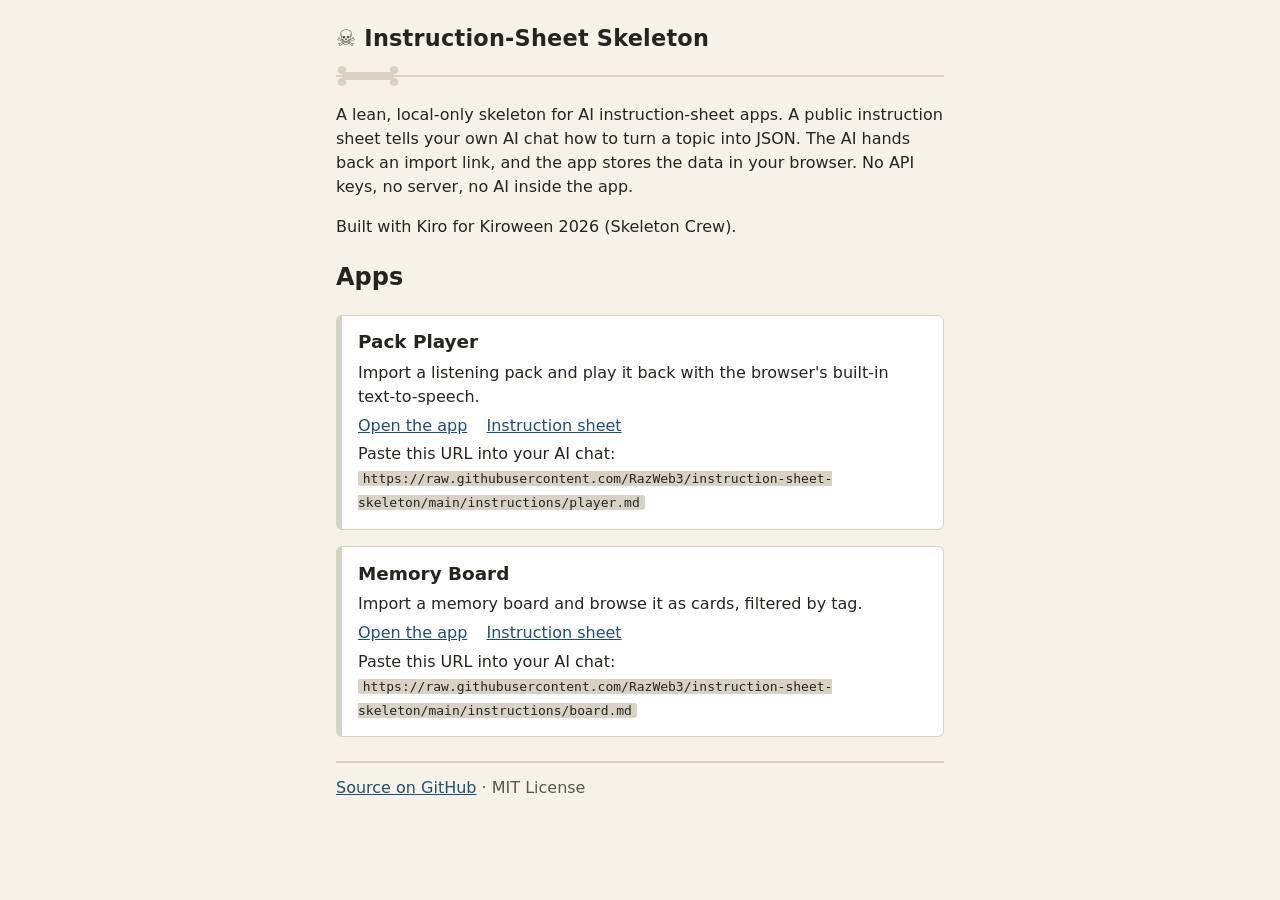
==== index.html @ fe4e029f "Add shared skeleton theme, landing page and README sections" ====
<!doctype html>
<html lang="en">
<head>
  <meta charset="utf-8">
  <meta name="viewport" content="width=device-width, initial-scale=1">
  <title>Instruction-Sheet Skeleton</title>
  <link rel="stylesheet" href="theme.css">
  <style>
    .apps { list-style: none; padding: 0; display: grid; gap: 1rem; }
    .app-card { background: #fff; border: 1px solid var(--bone-dark); border-left: 6px solid var(--bone-dark); border-radius: var(--radius); padding: 0.6rem 1rem; }
    .app-card h2 { font-size: 1.15rem; margin: 0.2rem 0; }
    .app-card p { margin: 0.3rem 0; }
    .links { display: flex; flex-wrap: wrap; gap: 0.4rem 1.2rem; }
    code { background: var(--bone-dark); padding: 0 0.3rem; border-radius: 3px; }
  </style>
</head>
<body>
  <header>
    <h1>Instruction-Sheet Skeleton</h1>
  </header>
  <main>
    <p>A lean, local-only skeleton for AI instruction-sheet apps. A public instruction sheet tells your own AI chat how to turn a topic into JSON. The AI hands back an import link, and the app stores the data in your browser. No API keys, no server, no AI inside the app.</p>
    <p>Built with Kiro for Kiroween 2026 (Skeleton Crew).</p>

    <h2>Apps</h2>
    <ul class="apps">
      <li class="app-card">
        <h2>Pack Player</h2>
        <p>Import a listening pack and play it back with the browser's built-in text-to-speech.</p>
        <p class="links">
          <a href="apps/player/">Open the app</a>
          <a href="https://github.com/RazWeb3/instruction-sheet-skeleton/blob/main/instructions/player.md">Instruction sheet</a>
        </p>
        <p>Paste this URL into your AI chat: <code>https://raw.githubusercontent.com/RazWeb3/instruction-sheet-skeleton/main/instructions/player.md</code></p>
      </li>
      <li class="app-card">
        <h2>Memory Board</h2>
        <p>Import a memory board and browse it as cards, filtered by tag.</p>
        <p class="links">
          <a href="apps/board/">Open the app</a>
          <a href="https://github.com/RazWeb3/instruction-sheet-skeleton/blob/main/instructions/board.md">Instruction sheet</a>
        </p>
        <p>Paste this URL into your AI chat: <code>https://raw.githubusercontent.com/RazWeb3/instruction-sheet-skeleton/main/instructions/board.md</code></p>
      </li>
    </ul>
  </main>
  <footer>
    <a href="https://github.com/RazWeb3/instruction-sheet-skeleton">Source on GitHub</a> · MIT License
  </footer>
</body>
</html>
---- theme.css ----
/* Shared skeleton theme: used by the landing page, Pack Player and Memory Board. CSS only. */
:root {
  --bone: #f6f2e8;
  --bone-dark: #d8d2c4;
  --ink: #26241f;
  --ink-soft: #5a564c;
  --link: #1f4e79;
  --focus: #b58900;
  --radius: 6px;
}
* { box-sizing: border-box; }
body {
  font-family: system-ui, sans-serif;
  max-width: 40rem;
  margin: 0 auto;
  padding: 1rem;
  line-height: 1.5;
  color: var(--ink);
  background: var(--bone);
}
a { color: var(--link); }
header {
  display: flex;
  justify-content: space-between;
  align-items: center;
  gap: 1rem;
  padding-bottom: 0.8rem;
  margin-bottom: 1.6rem;
  border-bottom: 2px solid var(--bone-dark);
  position: relative;
}
/* Bone divider on the header rule, drawn with an inline SVG data URI. */
header::after {
  content: "";
  position: absolute;
  left: 0;
  bottom: -13px;
  width: 64px;
  height: 24px;
  background: url("data:image/svg+xml,%3Csvg xmlns='http://www.w3.org/2000/svg' width='64' height='24' viewBox='0 0 64 24'%3E%3Cg fill='%23d8d2c4'%3E%3Ccircle cx='6' cy='6' r='4'/%3E%3Ccircle cx='6' cy='18' r='4'/%3E%3Ccircle cx='58' cy='6' r='4'/%3E%3Ccircle cx='58' cy='18' r='4'/%3E%3Crect x='6' y='8' width='52' height='8' rx='4'/%3E%3C/g%3E%3C/svg%3E") no-repeat center / contain;
  pointer-events: none;
}
h1 { font-size: 1.4rem; margin: 0.4rem 0; letter-spacing: 0.01em; }
h1::before { content: "\2620\FE0E\00a0"; color: var(--ink-soft); }
button {
  font: inherit;
  padding: 0.4rem 0.8rem;
  cursor: pointer;
  color: var(--ink);
  background: #fff;
  border: 1px solid var(--ink-soft);
  border-radius: var(--radius);
}
button:hover { background: var(--bone-dark); }
:focus-visible { outline: 3px solid var(--focus); outline-offset: 2px; }
select { font: inherit; padding: 0.25rem; border-radius: var(--radius); border: 1px solid var(--ink-soft); }
textarea { width: 100%; min-height: 8rem; font-family: monospace; border: 1px solid var(--ink-soft); border-radius: var(--radius); }
.notice { padding: 0.5rem 1rem; border-radius: var(--radius); margin: 0.5rem 0; border-left: 6px solid; }
.notice p { margin: 0.2rem 0; }
.notice-success { background: #e6f4ea; color: #14501f; border-color: #14501f; }
.notice-error { background: #fdecea; color: #7a1c14; border-color: #7a1c14; }
.empty-state { border: 2px dashed var(--bone-dark); border-radius: var(--radius); padding: 0.5rem 1rem; margin: 1rem 0; background: #fff; }
.entry-list { list-style: none; padding: 0; }
.entry-list li { display: flex; gap: 0.5rem; margin: 0.4rem 0; }
.entry-open { flex: 1; text-align: left; }
footer { margin-top: 1.5rem; padding-top: 0.8rem; border-top: 2px solid var(--bone-dark); color: var(--ink-soft); }
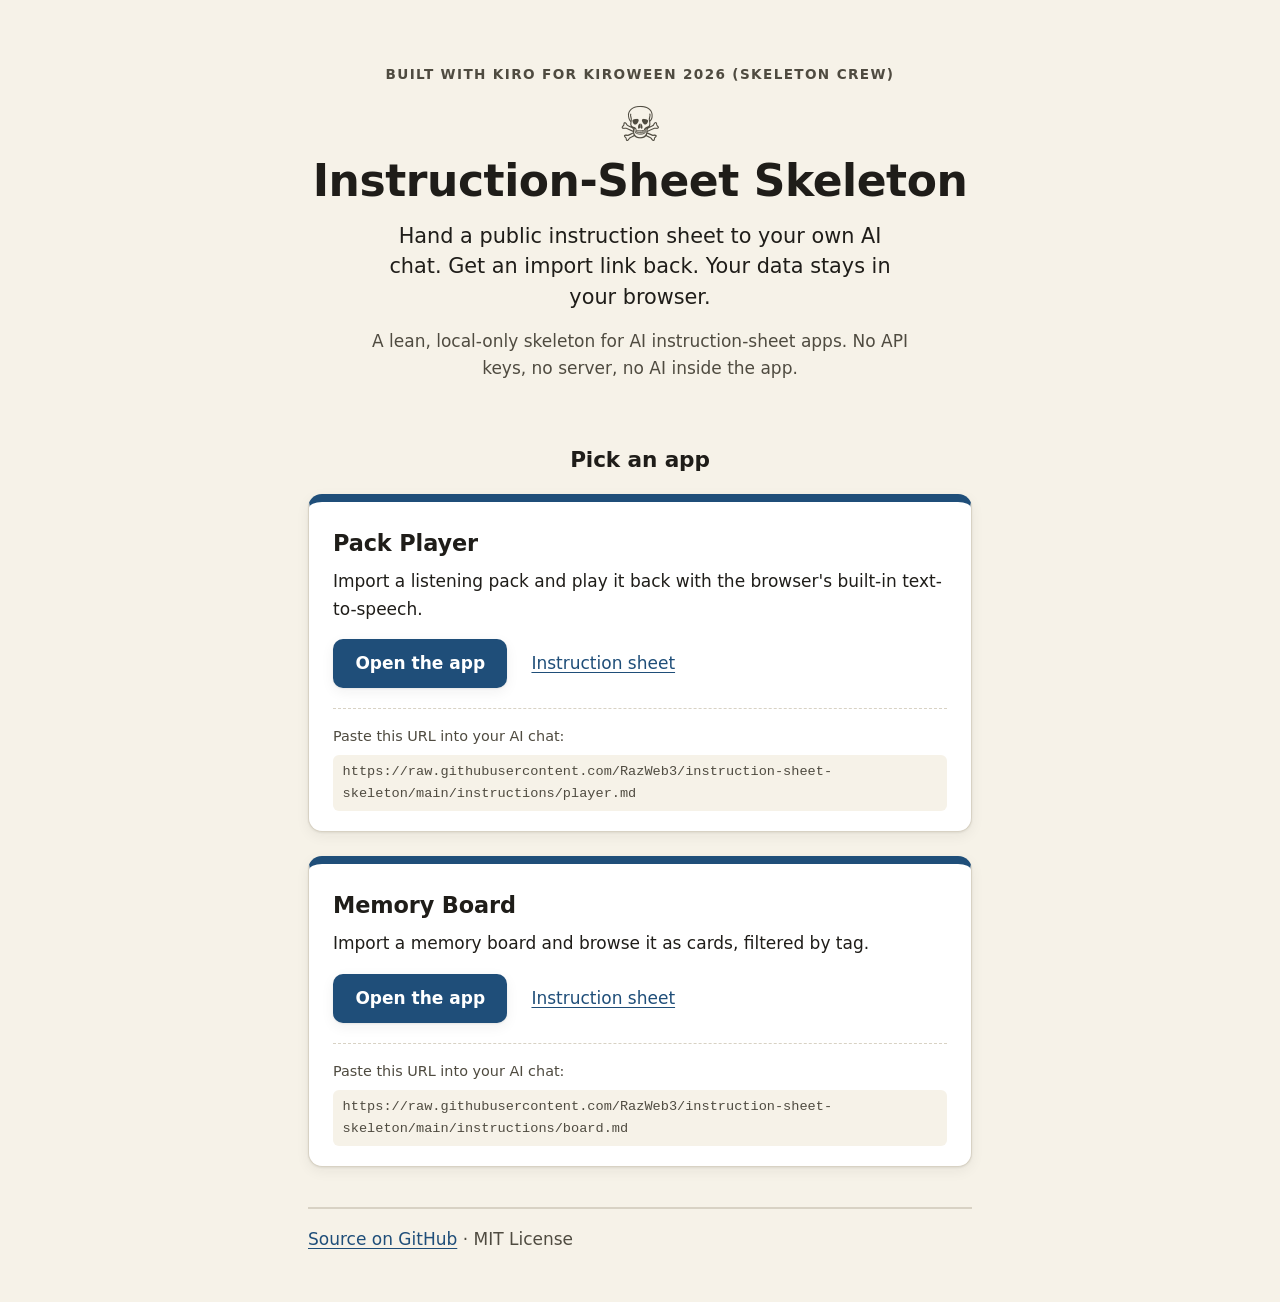
==== commit cec93a2b: "Polish landing page and both apps for demo video (CSS/markup only)" ====
--- a/index.html
+++ b/index.html
@@ -4,43 +4,62 @@
   <meta charset="utf-8">
   <meta name="viewport" content="width=device-width, initial-scale=1">
   <title>Instruction-Sheet Skeleton</title>
+  <link rel="icon" href="data:image/svg+xml,<svg xmlns='http://www.w3.org/2000/svg' viewBox='0 0 100 100'><text y='.9em' font-size='90'>💀</text></svg>">
   <link rel="stylesheet" href="theme.css">
   <style>
-    .apps { list-style: none; padding: 0; display: grid; gap: 1rem; }
-    .app-card { background: #fff; border: 1px solid var(--bone-dark); border-left: 6px solid var(--bone-dark); border-radius: var(--radius); padding: 0.6rem 1rem; }
-    .app-card h2 { font-size: 1.15rem; margin: 0.2rem 0; }
-    .app-card p { margin: 0.3rem 0; }
-    .links { display: flex; flex-wrap: wrap; gap: 0.4rem 1.2rem; }
-    code { background: var(--bone-dark); padding: 0 0.3rem; border-radius: 3px; }
+    .hero { text-align: center; padding: 2.5rem 0 1rem; }
+    .hero .eyebrow { font-size: 0.85rem; font-weight: 600; letter-spacing: 0.1em; text-transform: uppercase; color: var(--ink-soft); margin: 0 0 0.75rem; }
+    .hero h1 { font-size: 2.75rem; line-height: 1.1; margin: 0 0 1rem; }
+    .hero h1::before { display: block; content: "\2620\FE0E"; font-size: 3rem; margin-bottom: 0.4rem; }
+    .hero .pitch { font-size: 1.3rem; line-height: 1.45; max-width: 32rem; margin: 0 auto 1rem; }
+    .hero .sub { color: var(--ink-soft); max-width: 34rem; margin: 0 auto; }
+    .section-title { text-align: center; margin: 3rem 0 1.25rem; }
+    .apps { list-style: none; padding: 0; margin: 0; display: grid; gap: 1.5rem; }
+    .app-card { background: #fff; border: 1px solid var(--bone-dark); border-top: 8px solid var(--accent); border-radius: 14px; padding: 1.5rem 1.5rem 1.25rem; box-shadow: var(--shadow); }
+    .app-card h3 { font-size: 1.4rem; margin: 0 0 0.4rem; color: var(--ink); text-transform: none; letter-spacing: -0.005em; }
+    .app-card p { margin: 0.4rem 0 1rem; }
+    .cta { display: inline-block; padding: 0.7rem 1.4rem; font-weight: 600; color: #fff; background: var(--accent); border-radius: var(--radius); text-decoration: none; box-shadow: var(--shadow); }
+    .cta:hover { background: var(--accent-dark); }
+    .links { display: flex; flex-wrap: wrap; align-items: center; gap: 0.75rem 1.5rem; margin: 0; }
+    .how { margin: 1.25rem 0 0; padding-top: 1rem; border-top: 1px dashed var(--bone-dark); font-size: 0.9rem; color: var(--ink-soft); }
+    .how p { margin: 0 0 0.4rem; }
+    code { display: block; background: var(--bone); padding: 0.4rem 0.6rem; border-radius: 6px; font-size: 0.85rem; overflow-wrap: anywhere; }
+    @media (max-width: 30rem) { .hero h1 { font-size: 2.1rem; } .hero .pitch { font-size: 1.15rem; } .app-card { padding: 1.25rem 1rem 1rem; } }
   </style>
 </head>
 <body>
-  <header>
-    <h1>Instruction-Sheet Skeleton</h1>
-  </header>
   <main>
-    <p>A lean, local-only skeleton for AI instruction-sheet apps. A public instruction sheet tells your own AI chat how to turn a topic into JSON. The AI hands back an import link, and the app stores the data in your browser. No API keys, no server, no AI inside the app.</p>
-    <p>Built with Kiro for Kiroween 2026 (Skeleton Crew).</p>
-
-    <h2>Apps</h2>
+    <section class="hero">
+      <p class="eyebrow">Built with Kiro for Kiroween 2026 (Skeleton Crew)</p>
+      <h1>Instruction-Sheet Skeleton</h1>
+      <p class="pitch">Hand a public instruction sheet to your own AI chat. Get an import link back. Your data stays in your browser.</p>
+      <p class="sub">A lean, local-only skeleton for AI instruction-sheet apps. No API keys, no server, no AI inside the app.</p>
+    </section>
+    <h2 class="section-title">Pick an app</h2>
     <ul class="apps">
       <li class="app-card">
-        <h2>Pack Player</h2>
+        <h3>Pack Player</h3>
         <p>Import a listening pack and play it back with the browser's built-in text-to-speech.</p>
         <p class="links">
-          <a href="apps/player/">Open the app</a>
+          <a class="cta" href="apps/player/">Open the app</a>
           <a href="https://github.com/RazWeb3/instruction-sheet-skeleton/blob/main/instructions/player.md">Instruction sheet</a>
         </p>
-        <p>Paste this URL into your AI chat: <code>https://raw.githubusercontent.com/RazWeb3/instruction-sheet-skeleton/main/instructions/player.md</code></p>
+        <div class="how">
+          <p>Paste this URL into your AI chat:</p>
+          <code>https://raw.githubusercontent.com/RazWeb3/instruction-sheet-skeleton/main/instructions/player.md</code>
+        </div>
       </li>
       <li class="app-card">
-        <h2>Memory Board</h2>
+        <h3>Memory Board</h3>
         <p>Import a memory board and browse it as cards, filtered by tag.</p>
         <p class="links">
-          <a href="apps/board/">Open the app</a>
+          <a class="cta" href="apps/board/">Open the app</a>
           <a href="https://github.com/RazWeb3/instruction-sheet-skeleton/blob/main/instructions/board.md">Instruction sheet</a>
         </p>
-        <p>Paste this URL into your AI chat: <code>https://raw.githubusercontent.com/RazWeb3/instruction-sheet-skeleton/main/instructions/board.md</code></p>
+        <div class="how">
+          <p>Paste this URL into your AI chat:</p>
+          <code>https://raw.githubusercontent.com/RazWeb3/instruction-sheet-skeleton/main/instructions/board.md</code>
+        </div>
       </li>
     </ul>
   </main>
--- a/theme.css
+++ b/theme.css
@@ -1,34 +1,46 @@
 /* Shared skeleton theme: used by the landing page, Pack Player and Memory Board. CSS only. */
 :root {
   --bone: #f6f2e8;
+  --bone-light: #fbf9f3;
   --bone-dark: #d8d2c4;
-  --ink: #26241f;
-  --ink-soft: #5a564c;
+  --ink: #1f1d19;
+  --ink-soft: #4f4b40;
   --link: #1f4e79;
+  --accent: #1f4e79;
+  --accent-dark: #163a5b;
   --focus: #b58900;
-  --radius: 6px;
+  --radius: 10px;
+  --shadow: 0 1px 2px rgba(38, 36, 31, 0.08), 0 4px 14px rgba(38, 36, 31, 0.06);
+  --space: 1rem;
 }
 * { box-sizing: border-box; }
+html { -webkit-text-size-adjust: 100%; }
 body {
-  font-family: system-ui, sans-serif;
-  max-width: 40rem;
+  font-family: system-ui, -apple-system, "Segoe UI", sans-serif;
+  max-width: 44rem;
   margin: 0 auto;
-  padding: 1rem;
-  line-height: 1.5;
+  padding: 1.5rem 1.25rem 3rem;
+  line-height: 1.6;
+  font-size: 1.0625rem;
   color: var(--ink);
   background: var(--bone);
+  overflow-wrap: anywhere;
 }
-a { color: var(--link); }
+a { color: var(--link); text-underline-offset: 0.2em; }
 header {
   display: flex;
   justify-content: space-between;
   align-items: center;
-  gap: 1rem;
-  padding-bottom: 0.8rem;
-  margin-bottom: 1.6rem;
+  flex-wrap: wrap;
+  gap: 0.75rem 1rem;
+  padding-bottom: 1.1rem;
+  margin-bottom: 2.25rem;
   border-bottom: 2px solid var(--bone-dark);
   position: relative;
 }
+header label { font-weight: 600; color: var(--ink-soft); }
+.brand { display: block; font-size: 0.8rem; font-weight: 600; letter-spacing: 0.08em; text-transform: uppercase; color: var(--ink-soft); text-decoration: none; }
+.brand:hover { text-decoration: underline; }
 /* Bone divider on the header rule, drawn with an inline SVG data URI. */
 header::after {
   content: "";
@@ -40,27 +52,52 @@
   background: url("data:image/svg+xml,%3Csvg xmlns='http://www.w3.org/2000/svg' width='64' height='24' viewBox='0 0 64 24'%3E%3Cg fill='%23d8d2c4'%3E%3Ccircle cx='6' cy='6' r='4'/%3E%3Ccircle cx='6' cy='18' r='4'/%3E%3Ccircle cx='58' cy='6' r='4'/%3E%3Ccircle cx='58' cy='18' r='4'/%3E%3Crect x='6' y='8' width='52' height='8' rx='4'/%3E%3C/g%3E%3C/svg%3E") no-repeat center / contain;
   pointer-events: none;
 }
-h1 { font-size: 1.4rem; margin: 0.4rem 0; letter-spacing: 0.01em; }
+h1 { font-size: 1.75rem; line-height: 1.2; margin: 0.15rem 0 0; letter-spacing: -0.01em; }
 h1::before { content: "\2620\FE0E\00a0"; color: var(--ink-soft); }
+h2 { font-size: 1.35rem; line-height: 1.3; margin: 1.5rem 0 0.75rem; letter-spacing: -0.005em; }
+h3 { font-size: 1.05rem; margin: 1.6rem 0 0.4rem; color: var(--ink-soft); text-transform: uppercase; letter-spacing: 0.06em; }
 button {
   font: inherit;
-  padding: 0.4rem 0.8rem;
+  font-weight: 600;
+  min-height: 2.75rem;
+  padding: 0.5rem 1.1rem;
   cursor: pointer;
   color: var(--ink);
   background: #fff;
-  border: 1px solid var(--ink-soft);
+  border: 1.5px solid var(--ink-soft);
   border-radius: var(--radius);
+  transition: background 0.12s, border-color 0.12s;
 }
 button:hover { background: var(--bone-dark); }
+/* Primary actions: styled by position/role so the markup and JS stay untouched. */
+.empty-state button,
+.controls button:first-child,
+.entry-open {
+  color: #fff;
+  background: var(--accent);
+  border-color: var(--accent);
+}
+.empty-state button:hover,
+.controls button:first-child:hover,
+.entry-open:hover { background: var(--accent-dark); border-color: var(--accent-dark); }
+.entry-delete { color: #7a1c14; border-color: #c9a39e; background: #fff; }
+.entry-delete:hover { background: #fdecea; }
 :focus-visible { outline: 3px solid var(--focus); outline-offset: 2px; }
-select { font: inherit; padding: 0.25rem; border-radius: var(--radius); border: 1px solid var(--ink-soft); }
-textarea { width: 100%; min-height: 8rem; font-family: monospace; border: 1px solid var(--ink-soft); border-radius: var(--radius); }
-.notice { padding: 0.5rem 1rem; border-radius: var(--radius); margin: 0.5rem 0; border-left: 6px solid; }
+select { font: inherit; min-height: 2.5rem; padding: 0.3rem 0.5rem; border-radius: var(--radius); border: 1.5px solid var(--ink-soft); background: #fff; }
+textarea { display: block; width: 100%; min-height: 9rem; margin: 0.75rem 0 0.5rem; padding: 0.7rem; font-family: ui-monospace, Consolas, monospace; font-size: 0.95rem; border: 1.5px solid var(--bone-dark); border-radius: var(--radius); background: #fff; }
+.notice { padding: 0.7rem 1.1rem; border-radius: var(--radius); margin: 0 0 1.25rem; border-left: 6px solid; }
 .notice p { margin: 0.2rem 0; }
 .notice-success { background: #e6f4ea; color: #14501f; border-color: #14501f; }
 .notice-error { background: #fdecea; color: #7a1c14; border-color: #7a1c14; }
-.empty-state { border: 2px dashed var(--bone-dark); border-radius: var(--radius); padding: 0.5rem 1rem; margin: 1rem 0; background: #fff; }
-.entry-list { list-style: none; padding: 0; }
-.entry-list li { display: flex; gap: 0.5rem; margin: 0.4rem 0; }
-.entry-open { flex: 1; text-align: left; }
-footer { margin-top: 1.5rem; padding-top: 0.8rem; border-top: 2px solid var(--bone-dark); color: var(--ink-soft); }
+.empty-state { border: 2px dashed var(--bone-dark); border-radius: var(--radius); padding: 1.25rem 1.5rem; margin: 1rem 0; background: var(--bone-light); }
+.empty-state p { margin: 0 0 0.8rem; }
+.entry-list { list-style: none; padding: 0; margin: 0; }
+.entry-list li { display: flex; gap: 0.6rem; margin: 0.6rem 0; }
+.entry-open { flex: 1; min-width: 0; text-align: left; font-size: 1.05rem; box-shadow: var(--shadow); }
+.entry-count { font-weight: 400; opacity: 0.85; }
+footer { margin-top: 2.5rem; padding-top: 1.1rem; border-top: 2px solid var(--bone-dark); color: var(--ink-soft); }
+@media (max-width: 30rem) {
+  body { padding: 1rem 1rem 2.5rem; font-size: 1rem; }
+  h1 { font-size: 1.5rem; }
+  header { margin-bottom: 1.75rem; }
+}
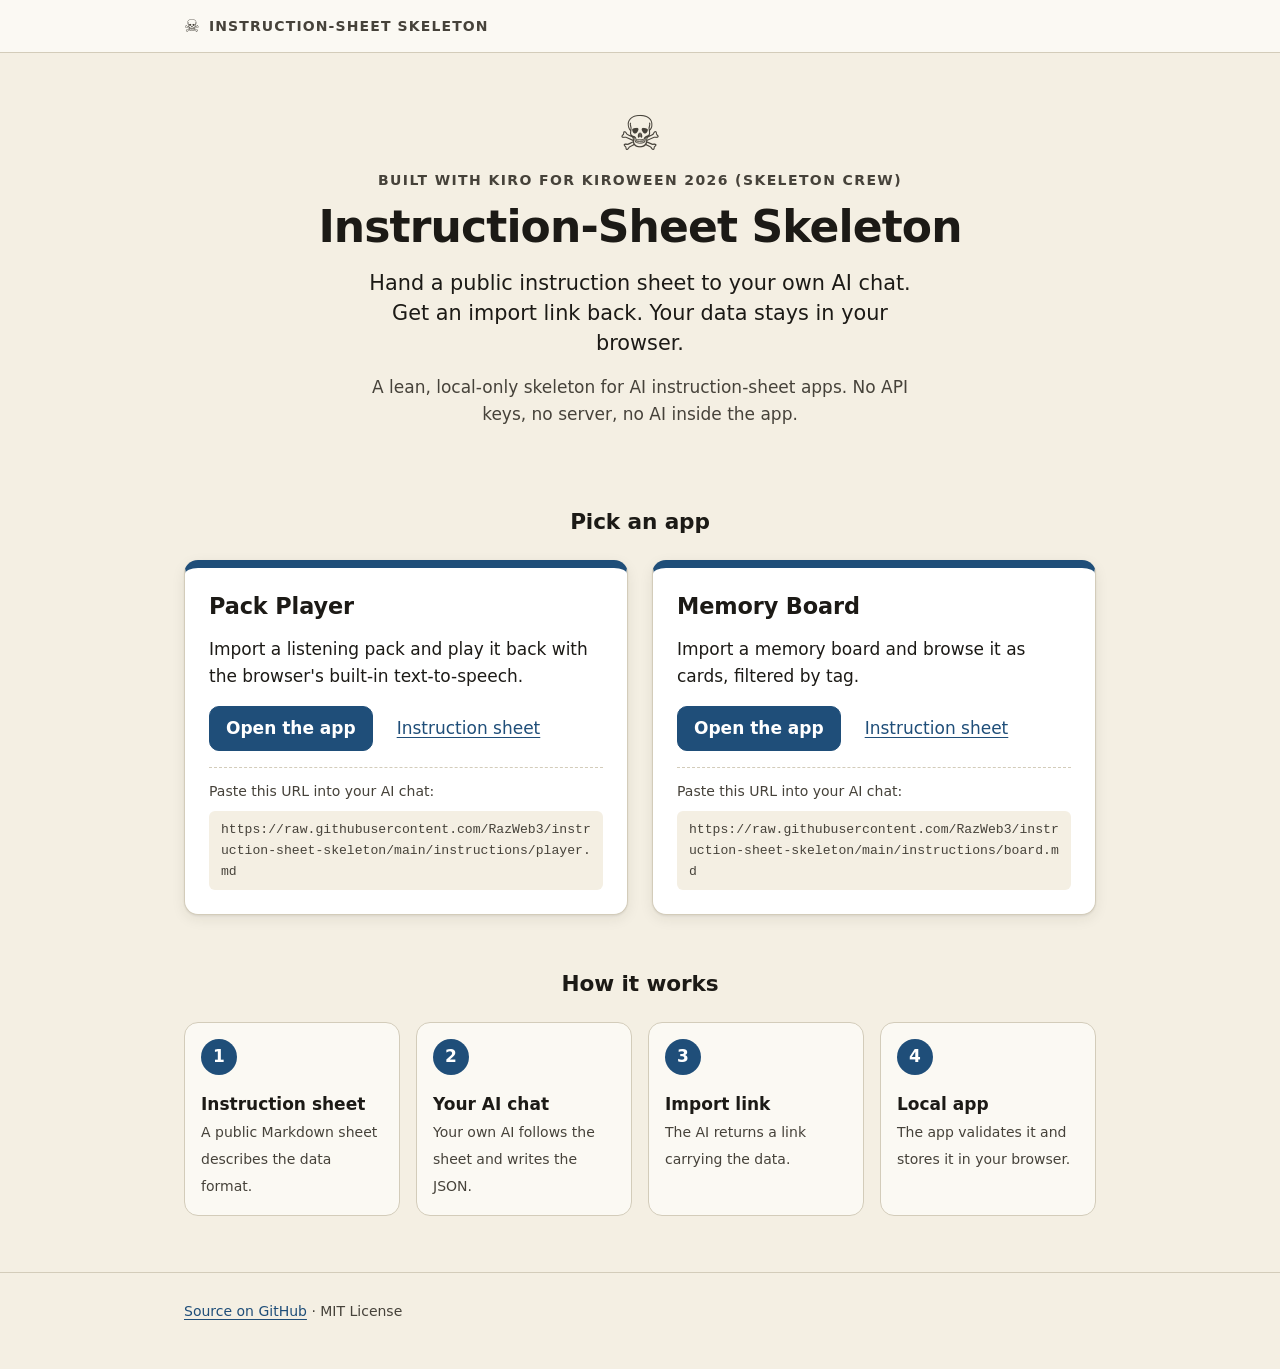
==== commit f98a8e20: "Overhaul UI: shared design system, landing page, document reading view, board grid Presentation only" ====
--- a/index.html
+++ b/index.html
@@ -6,65 +6,63 @@
   <title>Instruction-Sheet Skeleton</title>
   <link rel="icon" href="data:image/svg+xml,<svg xmlns='http://www.w3.org/2000/svg' viewBox='0 0 100 100'><text y='.9em' font-size='90'>💀</text></svg>">
   <link rel="stylesheet" href="theme.css">
-  <style>
-    .hero { text-align: center; padding: 2.5rem 0 1rem; }
-    .hero .eyebrow { font-size: 0.85rem; font-weight: 600; letter-spacing: 0.1em; text-transform: uppercase; color: var(--ink-soft); margin: 0 0 0.75rem; }
-    .hero h1 { font-size: 2.75rem; line-height: 1.1; margin: 0 0 1rem; }
-    .hero h1::before { display: block; content: "\2620\FE0E"; font-size: 3rem; margin-bottom: 0.4rem; }
-    .hero .pitch { font-size: 1.3rem; line-height: 1.45; max-width: 32rem; margin: 0 auto 1rem; }
-    .hero .sub { color: var(--ink-soft); max-width: 34rem; margin: 0 auto; }
-    .section-title { text-align: center; margin: 3rem 0 1.25rem; }
-    .apps { list-style: none; padding: 0; margin: 0; display: grid; gap: 1.5rem; }
-    .app-card { background: #fff; border: 1px solid var(--bone-dark); border-top: 8px solid var(--accent); border-radius: 14px; padding: 1.5rem 1.5rem 1.25rem; box-shadow: var(--shadow); }
-    .app-card h3 { font-size: 1.4rem; margin: 0 0 0.4rem; color: var(--ink); text-transform: none; letter-spacing: -0.005em; }
-    .app-card p { margin: 0.4rem 0 1rem; }
-    .cta { display: inline-block; padding: 0.7rem 1.4rem; font-weight: 600; color: #fff; background: var(--accent); border-radius: var(--radius); text-decoration: none; box-shadow: var(--shadow); }
-    .cta:hover { background: var(--accent-dark); }
-    .links { display: flex; flex-wrap: wrap; align-items: center; gap: 0.75rem 1.5rem; margin: 0; }
-    .how { margin: 1.25rem 0 0; padding-top: 1rem; border-top: 1px dashed var(--bone-dark); font-size: 0.9rem; color: var(--ink-soft); }
-    .how p { margin: 0 0 0.4rem; }
-    code { display: block; background: var(--bone); padding: 0.4rem 0.6rem; border-radius: 6px; font-size: 0.85rem; overflow-wrap: anywhere; }
-    @media (max-width: 30rem) { .hero h1 { font-size: 2.1rem; } .hero .pitch { font-size: 1.15rem; } .app-card { padding: 1.25rem 1rem 1rem; } }
-  </style>
+  <link rel="stylesheet" href="landing.css">
 </head>
-<body>
-  <main>
-    <section class="hero">
-      <p class="eyebrow">Built with Kiro for Kiroween 2026 (Skeleton Crew)</p>
-      <h1>Instruction-Sheet Skeleton</h1>
-      <p class="pitch">Hand a public instruction sheet to your own AI chat. Get an import link back. Your data stays in your browser.</p>
-      <p class="sub">A lean, local-only skeleton for AI instruction-sheet apps. No API keys, no server, no AI inside the app.</p>
-    </section>
-    <h2 class="section-title">Pick an app</h2>
-    <ul class="apps">
-      <li class="app-card">
-        <h3>Pack Player</h3>
-        <p>Import a listening pack and play it back with the browser's built-in text-to-speech.</p>
-        <p class="links">
-          <a class="cta" href="apps/player/">Open the app</a>
-          <a href="https://github.com/RazWeb3/instruction-sheet-skeleton/blob/main/instructions/player.md">Instruction sheet</a>
-        </p>
-        <div class="how">
-          <p>Paste this URL into your AI chat:</p>
-          <code>https://raw.githubusercontent.com/RazWeb3/instruction-sheet-skeleton/main/instructions/player.md</code>
-        </div>
-      </li>
-      <li class="app-card">
-        <h3>Memory Board</h3>
-        <p>Import a memory board and browse it as cards, filtered by tag.</p>
-        <p class="links">
-          <a class="cta" href="apps/board/">Open the app</a>
-          <a href="https://github.com/RazWeb3/instruction-sheet-skeleton/blob/main/instructions/board.md">Instruction sheet</a>
-        </p>
-        <div class="how">
-          <p>Paste this URL into your AI chat:</p>
-          <code>https://raw.githubusercontent.com/RazWeb3/instruction-sheet-skeleton/main/instructions/board.md</code>
-        </div>
-      </li>
-    </ul>
-  </main>
-  <footer>
-    <a href="https://github.com/RazWeb3/instruction-sheet-skeleton">Source on GitHub</a> · MIT License
+<body class="wide">
+  <header class="topbar">
+    <div class="shell"><a class="brand" href="./">Instruction-Sheet Skeleton</a></div>
+  </header>
+  <div class="shell">
+    <main class="content">
+      <section class="hero">
+        <p class="mark" aria-hidden="true">&#9760;&#xFE0E;</p>
+        <p class="eyebrow">Built with Kiro for Kiroween 2026 (Skeleton Crew)</p>
+        <h1>Instruction-Sheet Skeleton</h1>
+        <p class="pitch">Hand a public instruction sheet to your own AI chat. Get an import link back. Your data stays in your browser.</p>
+        <p class="sub">A lean, local-only skeleton for AI instruction-sheet apps. No API keys, no server, no AI inside the app.</p>
+      </section>
+
+      <h2 class="section-title">Pick an app</h2>
+      <ul class="apps">
+        <li class="card app-card">
+          <h3>Pack Player</h3>
+          <p>Import a listening pack and play it back with the browser's built-in text-to-speech.</p>
+          <p class="links">
+            <a class="btn btn-primary" href="apps/player/">Open the app</a>
+            <a href="https://github.com/RazWeb3/instruction-sheet-skeleton/blob/main/instructions/player.md">Instruction sheet</a>
+          </p>
+          <div class="url-note">
+            <p>Paste this URL into your AI chat:</p>
+            <code>https://raw.githubusercontent.com/RazWeb3/instruction-sheet-skeleton/main/instructions/player.md</code>
+          </div>
+        </li>
+        <li class="card app-card">
+          <h3>Memory Board</h3>
+          <p>Import a memory board and browse it as cards, filtered by tag.</p>
+          <p class="links">
+            <a class="btn btn-primary" href="apps/board/">Open the app</a>
+            <a href="https://github.com/RazWeb3/instruction-sheet-skeleton/blob/main/instructions/board.md">Instruction sheet</a>
+          </p>
+          <div class="url-note">
+            <p>Paste this URL into your AI chat:</p>
+            <code>https://raw.githubusercontent.com/RazWeb3/instruction-sheet-skeleton/main/instructions/board.md</code>
+          </div>
+        </li>
+      </ul>
+
+      <h2 class="section-title">How it works</h2>
+      <ol class="steps">
+        <li><strong>Instruction sheet</strong><span>A public Markdown sheet describes the data format.</span></li>
+        <li><strong>Your AI chat</strong><span>Your own AI follows the sheet and writes the JSON.</span></li>
+        <li><strong>Import link</strong><span>The AI returns a link carrying the data.</span></li>
+        <li><strong>Local app</strong><span>The app validates it and stores it in your browser.</span></li>
+      </ol>
+    </main>
+  </div>
+  <footer class="site-footer">
+    <div class="shell">
+      <a href="https://github.com/RazWeb3/instruction-sheet-skeleton">Source on GitHub</a> · MIT License
+    </div>
   </footer>
 </body>
 </html>
--- a/theme.css
+++ b/theme.css
@@ -1,103 +1,219 @@
-/* Shared skeleton theme: used by the landing page, Pack Player and Memory Board. CSS only. */
+/* Shared design system: tokens, shell and components for the landing page, Pack Player and Memory Board. CSS only. */
+
+/* ---- Tokens ---- */
 :root {
-  --bone: #f6f2e8;
+  /* Bone palette */
+  --bone: #f4efe3;
   --bone-light: #fbf9f3;
-  --bone-dark: #d8d2c4;
-  --ink: #1f1d19;
-  --ink-soft: #4f4b40;
+  --bone-dark: #d3ccba;
+  --ink: #1c1a16;
+  --ink-soft: #46423a;
+  --accent: #1f4e79;
+  --accent-dark: #153a5c;
+  --accent-tint: #e6eef6;
   --link: #1f4e79;
-  --accent: #1f4e79;
-  --accent-dark: #163a5b;
-  --focus: #b58900;
+  --focus: #9a7200;
+  --danger: #7a1c14;
+  --danger-tint: #fdecea;
+  --success: #14501f;
+  --success-tint: #e6f4ea;
+  --playing-bg: #ffe066;
+  --playing-ink: #1a1500;
+  --playing-edge: #8a6a00;
+
+  /* Type scale */
+  --font: system-ui, -apple-system, "Segoe UI", sans-serif;
+  --mono: ui-monospace, Consolas, "SFMono-Regular", monospace;
+  --fs-title: 1.9rem;
+  --fs-heading: 1.35rem;
+  --fs-body: 1.0625rem;
+  --fs-small: 0.875rem;
+
+  /* Spacing steps */
+  --s1: 0.25rem;
+  --s2: 0.5rem;
+  --s3: 0.75rem;
+  --s4: 1rem;
+  --s5: 1.5rem;
+  --s6: 2.25rem;
+  --s7: 3.5rem;
+
+  /* Radius and shadow levels */
   --radius: 10px;
-  --shadow: 0 1px 2px rgba(38, 36, 31, 0.08), 0 4px 14px rgba(38, 36, 31, 0.06);
-  --space: 1rem;
-}
+  --radius-lg: 14px;
+  --shadow-1: 0 1px 2px rgba(38, 36, 31, 0.08);
+  --shadow-2: 0 1px 2px rgba(38, 36, 31, 0.08), 0 4px 14px rgba(38, 36, 31, 0.08);
+  --shadow-3: 0 2px 4px rgba(38, 36, 31, 0.1), 0 10px 28px rgba(38, 36, 31, 0.14);
+
+  /* Content column */
+  --col: 44rem;
+}
+body.wide { --col: 60rem; }
+
+/* ---- Base ---- */
 * { box-sizing: border-box; }
 html { -webkit-text-size-adjust: 100%; }
 body {
-  font-family: system-ui, -apple-system, "Segoe UI", sans-serif;
-  max-width: 44rem;
-  margin: 0 auto;
-  padding: 1.5rem 1.25rem 3rem;
+  margin: 0;
+  font-family: var(--font);
+  font-size: var(--fs-body);
   line-height: 1.6;
-  font-size: 1.0625rem;
   color: var(--ink);
   background: var(--bone);
   overflow-wrap: anywhere;
 }
 a { color: var(--link); text-underline-offset: 0.2em; }
-header {
-  display: flex;
-  justify-content: space-between;
+:focus-visible { outline: 3px solid var(--focus); outline-offset: 2px; }
+h1, h2, h3 { line-height: 1.25; }
+h2 { font-size: var(--fs-heading); margin: var(--s5) 0 var(--s3); letter-spacing: -0.005em; }
+h3 { font-size: 1.05rem; margin: var(--s5) 0 var(--s2); color: var(--ink-soft); text-transform: uppercase; letter-spacing: 0.06em; }
+
+/* ---- Shell: top bar, title area, content column ---- */
+.shell { width: 100%; max-width: var(--col); margin: 0 auto; padding: 0 var(--s5); }
+.topbar { background: var(--bone-light); border-bottom: 1px solid var(--bone-dark); }
+.topbar .shell { display: flex; align-items: center; min-height: 3.25rem; }
+.brand {
+  display: inline-flex;
   align-items: center;
-  flex-wrap: wrap;
-  gap: 0.75rem 1rem;
-  padding-bottom: 1.1rem;
-  margin-bottom: 2.25rem;
-  border-bottom: 2px solid var(--bone-dark);
-  position: relative;
-}
-header label { font-weight: 600; color: var(--ink-soft); }
-.brand { display: block; font-size: 0.8rem; font-weight: 600; letter-spacing: 0.08em; text-transform: uppercase; color: var(--ink-soft); text-decoration: none; }
+  gap: var(--s2);
+  min-height: 2.75rem;
+  font-size: var(--fs-small);
+  font-weight: 700;
+  letter-spacing: 0.08em;
+  text-transform: uppercase;
+  color: var(--ink-soft);
+  text-decoration: none;
+}
+.brand::before { content: "\2620\FE0E"; font-size: 1.1rem; }
 .brand:hover { text-decoration: underline; }
-/* Bone divider on the header rule, drawn with an inline SVG data URI. */
-header::after {
+.page-title { padding-top: var(--s6); padding-bottom: var(--s4); position: relative; }
+.page-title h1 { font-size: var(--fs-title); letter-spacing: -0.01em; margin: 0; }
+.page-title .lede { margin: var(--s2) 0 0; color: var(--ink-soft); }
+/* Bone divider under the title, drawn with an inline SVG data URI. */
+.page-title::after {
   content: "";
-  position: absolute;
-  left: 0;
-  bottom: -13px;
+  display: block;
   width: 64px;
   height: 24px;
-  background: url("data:image/svg+xml,%3Csvg xmlns='http://www.w3.org/2000/svg' width='64' height='24' viewBox='0 0 64 24'%3E%3Cg fill='%23d8d2c4'%3E%3Ccircle cx='6' cy='6' r='4'/%3E%3Ccircle cx='6' cy='18' r='4'/%3E%3Ccircle cx='58' cy='6' r='4'/%3E%3Ccircle cx='58' cy='18' r='4'/%3E%3Crect x='6' y='8' width='52' height='8' rx='4'/%3E%3C/g%3E%3C/svg%3E") no-repeat center / contain;
-  pointer-events: none;
-}
-h1 { font-size: 1.75rem; line-height: 1.2; margin: 0.15rem 0 0; letter-spacing: -0.01em; }
-h1::before { content: "\2620\FE0E\00a0"; color: var(--ink-soft); }
-h2 { font-size: 1.35rem; line-height: 1.3; margin: 1.5rem 0 0.75rem; letter-spacing: -0.005em; }
-h3 { font-size: 1.05rem; margin: 1.6rem 0 0.4rem; color: var(--ink-soft); text-transform: uppercase; letter-spacing: 0.06em; }
-button {
+  margin-top: var(--s4);
+  background: url("data:image/svg+xml,%3Csvg xmlns='http://www.w3.org/2000/svg' width='64' height='24' viewBox='0 0 64 24'%3E%3Cg fill='%23d3ccba'%3E%3Ccircle cx='6' cy='6' r='4'/%3E%3Ccircle cx='6' cy='18' r='4'/%3E%3Ccircle cx='58' cy='6' r='4'/%3E%3Ccircle cx='58' cy='18' r='4'/%3E%3Crect x='6' y='8' width='52' height='8' rx='4'/%3E%3C/g%3E%3C/svg%3E") no-repeat left center / contain;
+}
+.content { padding-bottom: var(--s7); }
+.site-footer { border-top: 1px solid var(--bone-dark); color: var(--ink-soft); font-size: var(--fs-small); }
+.site-footer .shell { padding-top: var(--s4); padding-bottom: var(--s6); }
+.site-footer a { display: inline-flex; align-items: center; min-height: 2.75rem; }
+
+/* ---- Buttons: quiet (default), primary, danger ---- */
+button, .btn {
+  display: inline-flex;
+  align-items: center;
+  justify-content: center;
+  gap: var(--s2);
   font: inherit;
   font-weight: 600;
   min-height: 2.75rem;
-  padding: 0.5rem 1.1rem;
+  padding: var(--s2) var(--s4);
   cursor: pointer;
   color: var(--ink);
   background: #fff;
   border: 1.5px solid var(--ink-soft);
   border-radius: var(--radius);
-  transition: background 0.12s, border-color 0.12s;
-}
-button:hover { background: var(--bone-dark); }
-/* Primary actions: styled by position/role so the markup and JS stay untouched. */
+  text-decoration: none;
+}
+button:hover, .btn:hover { background: var(--bone-dark); }
+.btn-primary,
 .empty-state button,
-.controls button:first-child,
 .entry-open {
   color: #fff;
   background: var(--accent);
   border-color: var(--accent);
 }
+.btn-primary:hover,
 .empty-state button:hover,
-.controls button:first-child:hover,
 .entry-open:hover { background: var(--accent-dark); border-color: var(--accent-dark); }
-.entry-delete { color: #7a1c14; border-color: #c9a39e; background: #fff; }
-.entry-delete:hover { background: #fdecea; }
-:focus-visible { outline: 3px solid var(--focus); outline-offset: 2px; }
-select { font: inherit; min-height: 2.5rem; padding: 0.3rem 0.5rem; border-radius: var(--radius); border: 1.5px solid var(--ink-soft); background: #fff; }
-textarea { display: block; width: 100%; min-height: 9rem; margin: 0.75rem 0 0.5rem; padding: 0.7rem; font-family: ui-monospace, Consolas, monospace; font-size: 0.95rem; border: 1.5px solid var(--bone-dark); border-radius: var(--radius); background: #fff; }
-.notice { padding: 0.7rem 1.1rem; border-radius: var(--radius); margin: 0 0 1.25rem; border-left: 6px solid; }
-.notice p { margin: 0.2rem 0; }
-.notice-success { background: #e6f4ea; color: #14501f; border-color: #14501f; }
-.notice-error { background: #fdecea; color: #7a1c14; border-color: #7a1c14; }
-.empty-state { border: 2px dashed var(--bone-dark); border-radius: var(--radius); padding: 1.25rem 1.5rem; margin: 1rem 0; background: var(--bone-light); }
-.empty-state p { margin: 0 0 0.8rem; }
+.btn-danger,
+.entry-delete { color: var(--danger); border-color: #c9a39e; background: #fff; }
+.btn-danger:hover,
+.entry-delete:hover { background: var(--danger-tint); }
+select {
+  font: inherit;
+  min-height: 2.75rem;
+  padding: var(--s1) var(--s3);
+  border-radius: var(--radius);
+  border: 1.5px solid var(--ink-soft);
+  background: #fff;
+}
+label { font-weight: 600; color: var(--ink-soft); }
+
+/* ---- Notice, empty state, entry list ---- */
+.notice { padding: var(--s3) var(--s4); border-radius: var(--radius); margin: 0 0 var(--s4); border-left: 6px solid; }
+.notice p { margin: var(--s1) 0; }
+.notice-success { background: var(--success-tint); color: var(--success); border-color: var(--success); }
+.notice-error { background: var(--danger-tint); color: var(--danger); border-color: var(--danger); }
+.empty-state { border: 2px dashed var(--bone-dark); border-radius: var(--radius); padding: var(--s5); margin: var(--s4) 0; background: var(--bone-light); }
+.empty-state p { margin: 0 0 var(--s3); }
 .entry-list { list-style: none; padding: 0; margin: 0; }
-.entry-list li { display: flex; gap: 0.6rem; margin: 0.6rem 0; }
-.entry-open { flex: 1; min-width: 0; text-align: left; font-size: 1.05rem; box-shadow: var(--shadow); }
-.entry-count { font-weight: 400; opacity: 0.85; }
-footer { margin-top: 2.5rem; padding-top: 1.1rem; border-top: 2px solid var(--bone-dark); color: var(--ink-soft); }
+.entry-list li { display: flex; gap: var(--s3); margin: var(--s3) 0; }
+.entry-open { flex: 1; min-width: 0; justify-content: flex-start; text-align: left; font-size: 1.05rem; box-shadow: var(--shadow-2); }
+.entry-count { font-weight: 400; opacity: 0.85; white-space: pre; }
+
+/* ---- Memo export panel ---- */
+.memo-panel { margin-top: var(--s6); padding-top: var(--s4); border-top: 1px solid var(--bone-dark); }
+textarea { display: block; width: 100%; min-height: 9rem; margin: var(--s3) 0 var(--s2); padding: var(--s3); font-family: var(--mono); font-size: 0.95rem; border: 1.5px solid var(--bone-dark); border-radius: var(--radius); background: #fff; }
+
+/* ---- Cards and chips (shared components) ---- */
+.card { background: #fff; border: 1px solid var(--bone-dark); border-radius: var(--radius-lg); padding: var(--s4) var(--s5); box-shadow: var(--shadow-2); }
+.chip { display: inline-flex; align-items: center; font-size: var(--fs-small); font-weight: 600; color: var(--accent); background: var(--accent-tint); border-radius: 999px; padding: var(--s1) var(--s3); }
+
+/* ---- Playable rows and blocks, with the current-item highlight ---- */
+.playable {
+  display: block;
+  width: 100%;
+  text-align: left;
+  font-weight: 500;
+  background: #fff;
+  border: 1.5px solid var(--bone-dark);
+  border-left: 8px solid var(--bone-dark);
+  box-shadow: var(--shadow-1);
+}
+.playable:hover { background: var(--bone-light); border-color: var(--ink-soft); }
+.playable.playing {
+  background: var(--playing-bg);
+  color: var(--playing-ink);
+  border-color: var(--playing-edge);
+  border-left-color: var(--accent);
+  box-shadow: 0 0 0 4px rgba(154, 114, 0, 0.4), var(--shadow-3);
+}
+@media (prefers-reduced-motion: no-preference) {
+  button, .btn, .playable { transition: background 0.12s, border-color 0.12s, box-shadow 0.15s, transform 0.15s; }
+  .playable.playing { transform: scale(1.01); }
+}
+
+/* ---- Playback bar ---- */
+.playbar {
+  position: sticky;
+  top: var(--s2);
+  z-index: 10;
+  display: flex;
+  flex-wrap: wrap;
+  align-items: center;
+  gap: var(--s3);
+  margin: var(--s3) 0 var(--s4);
+  padding: var(--s3);
+  background: var(--bone-light);
+  border: 1px solid var(--bone-dark);
+  border-radius: var(--radius-lg);
+  box-shadow: var(--shadow-3);
+}
+.playbar label { display: inline-flex; align-items: center; gap: var(--s2); margin-left: auto; }
+
 @media (max-width: 30rem) {
-  body { padding: 1rem 1rem 2.5rem; font-size: 1rem; }
-  h1 { font-size: 1.5rem; }
-  header { margin-bottom: 1.75rem; }
-}
+  :root { --fs-title: 1.6rem; --fs-body: 1rem; }
+  .shell { padding: 0 var(--s4); }
+  .page-title { padding-top: var(--s5); }
+  .entry-list li { flex-wrap: wrap; }
+  .entry-open { flex-basis: 100%; }
+  .entry-delete { flex: 1; }
+  .card { padding: var(--s4); }
+  .playbar { gap: var(--s2); padding: var(--s2); }
+}
--- a/landing.css
+++ b/landing.css
@@ -0,0 +1,38 @@
+/* Landing page specifics. Shared look lives in /theme.css. */
+.hero { text-align: center; padding: var(--s7) 0 var(--s5); }
+.hero .mark { font-size: 3rem; line-height: 1; margin: 0 0 var(--s3); color: var(--ink-soft); }
+.hero .eyebrow { font-size: var(--fs-small); font-weight: 600; letter-spacing: 0.1em; text-transform: uppercase; color: var(--ink-soft); margin: 0 0 var(--s3); }
+.hero h1 { font-size: 2.75rem; line-height: 1.1; letter-spacing: -0.02em; margin: 0 0 var(--s4); }
+.hero .pitch { font-size: 1.3rem; line-height: 1.45; max-width: 34rem; margin: 0 auto var(--s4); }
+.hero .sub { color: var(--ink-soft); max-width: 36rem; margin: 0 auto; }
+.section-title { text-align: center; margin: var(--s7) 0 var(--s5); }
+
+.apps { list-style: none; padding: 0; margin: 0; display: grid; grid-template-columns: 1fr; gap: var(--s5); }
+.app-card { display: flex; flex-direction: column; border-top: 8px solid var(--accent); padding: var(--s5); }
+.app-card h3 { font-size: 1.4rem; margin: 0 0 var(--s2); color: var(--ink); text-transform: none; letter-spacing: -0.005em; }
+.app-card p { margin: var(--s2) 0 var(--s4); }
+.app-card .links { display: flex; flex-wrap: wrap; align-items: center; gap: var(--s2) var(--s5); margin: auto 0 0; }
+.app-card .links a:not(.btn) { display: inline-flex; align-items: center; min-height: 2.75rem; }
+.url-note { margin: var(--s4) 0 0; padding-top: var(--s3); border-top: 1px dashed var(--bone-dark); font-size: var(--fs-small); color: var(--ink-soft); }
+.url-note p { margin: 0 0 var(--s2); }
+code { display: block; background: var(--bone); padding: var(--s2) var(--s3); border-radius: 6px; font-family: var(--mono); font-size: 0.82rem; overflow-wrap: anywhere; word-break: break-all; }
+
+/* How it works: four steps, stacked on narrow screens. */
+.steps { list-style: none; counter-reset: step; padding: 0; margin: 0; display: grid; grid-template-columns: 1fr; gap: var(--s4); }
+.steps li { counter-increment: step; position: relative; background: var(--bone-light); border: 1px solid var(--bone-dark); border-radius: var(--radius-lg); padding: var(--s4) var(--s4) var(--s4) 4rem; }
+.steps li::before { content: counter(step); position: absolute; left: var(--s4); top: var(--s4); width: 2.25rem; height: 2.25rem; display: grid; place-items: center; font-weight: 700; color: #fff; background: var(--accent); border-radius: 50%; }
+.steps strong { display: block; }
+.steps span { color: var(--ink-soft); font-size: var(--fs-small); }
+
+@media (min-width: 48rem) {
+  .apps { grid-template-columns: repeat(2, 1fr); }
+  .steps { grid-template-columns: repeat(4, 1fr); }
+  .steps li { padding: 4.25rem var(--s4) var(--s4); }
+  .steps li::before { left: var(--s4); top: var(--s4); }
+}
+@media (max-width: 30rem) {
+  .hero { padding-top: var(--s6); }
+  .hero h1 { font-size: 2.1rem; }
+  .hero .pitch { font-size: 1.15rem; }
+  .app-card { padding: var(--s4); }
+}
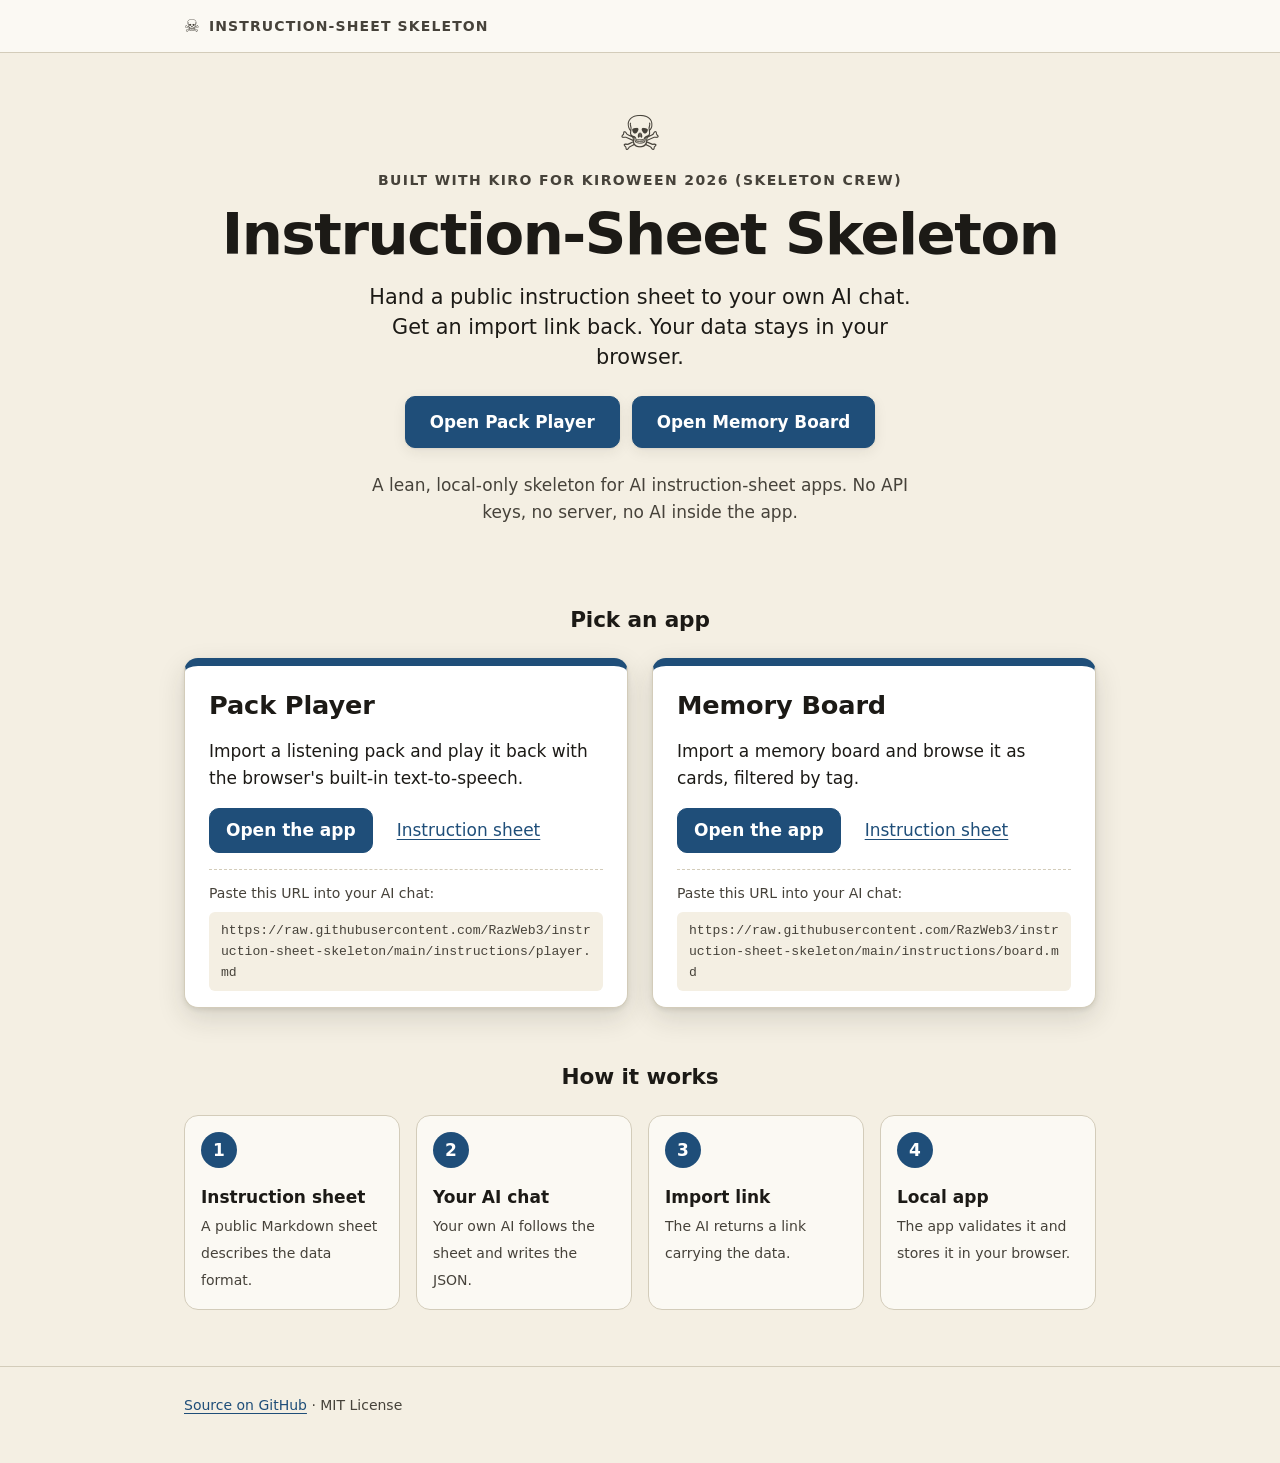
==== commit 039bb31b: "Add progress, resume, repeat, speed memory and keyboard control to Pack Player; polish design" ====
--- a/index.html
+++ b/index.html
@@ -19,6 +19,10 @@
         <p class="eyebrow">Built with Kiro for Kiroween 2026 (Skeleton Crew)</p>
         <h1>Instruction-Sheet Skeleton</h1>
         <p class="pitch">Hand a public instruction sheet to your own AI chat. Get an import link back. Your data stays in your browser.</p>
+        <p class="hero-actions">
+          <a class="btn btn-primary" href="apps/player/">Open Pack Player</a>
+          <a class="btn btn-primary" href="apps/board/">Open Memory Board</a>
+        </p>
         <p class="sub">A lean, local-only skeleton for AI instruction-sheet apps. No API keys, no server, no AI inside the app.</p>
       </section>
 
--- a/theme.css
+++ b/theme.css
@@ -17,7 +17,7 @@
   --danger-tint: #fdecea;
   --success: #14501f;
   --success-tint: #e6f4ea;
-  --playing-bg: #ffe066;
+  --playing-bg: #fff6d1;
   --playing-ink: #1a1500;
   --playing-edge: #8a6a00;
 
--- a/landing.css
+++ b/landing.css
@@ -2,14 +2,16 @@
 .hero { text-align: center; padding: var(--s7) 0 var(--s5); }
 .hero .mark { font-size: 3rem; line-height: 1; margin: 0 0 var(--s3); color: var(--ink-soft); }
 .hero .eyebrow { font-size: var(--fs-small); font-weight: 600; letter-spacing: 0.1em; text-transform: uppercase; color: var(--ink-soft); margin: 0 0 var(--s3); }
-.hero h1 { font-size: 2.75rem; line-height: 1.1; letter-spacing: -0.02em; margin: 0 0 var(--s4); }
-.hero .pitch { font-size: 1.3rem; line-height: 1.45; max-width: 34rem; margin: 0 auto var(--s4); }
+.hero h1 { font-size: calc(var(--fs-title) * 1.9); line-height: 1.08; letter-spacing: -0.025em; margin: 0 0 var(--s4); }
+.hero .pitch { font-size: 1.3rem; line-height: 1.45; max-width: 34rem; margin: 0 auto var(--s5); }
+.hero-actions { display: flex; flex-wrap: wrap; justify-content: center; gap: var(--s3); margin: 0 auto var(--s5); }
+.hero-actions .btn { min-height: 3.25rem; padding-inline: var(--s5); font-size: 1.05rem; box-shadow: var(--shadow-2); }
 .hero .sub { color: var(--ink-soft); max-width: 36rem; margin: 0 auto; }
 .section-title { text-align: center; margin: var(--s7) 0 var(--s5); }
 
 .apps { list-style: none; padding: 0; margin: 0; display: grid; grid-template-columns: 1fr; gap: var(--s5); }
-.app-card { display: flex; flex-direction: column; border-top: 8px solid var(--accent); padding: var(--s5); }
-.app-card h3 { font-size: 1.4rem; margin: 0 0 var(--s2); color: var(--ink); text-transform: none; letter-spacing: -0.005em; }
+.app-card { display: flex; flex-direction: column; border-top: 8px solid var(--accent); padding: var(--s5) var(--s5) var(--s4); box-shadow: var(--shadow-3); }
+.app-card h3 { font-size: 1.6rem; margin: 0 0 var(--s2); color: var(--ink); text-transform: none; letter-spacing: -0.005em; }
 .app-card p { margin: var(--s2) 0 var(--s4); }
 .app-card .links { display: flex; flex-wrap: wrap; align-items: center; gap: var(--s2) var(--s5); margin: auto 0 0; }
 .app-card .links a:not(.btn) { display: inline-flex; align-items: center; min-height: 2.75rem; }
@@ -32,7 +34,8 @@
 }
 @media (max-width: 30rem) {
   .hero { padding-top: var(--s6); }
-  .hero h1 { font-size: 2.1rem; }
+  .hero h1 { font-size: 2.3rem; }
+  .hero-actions .btn { flex: 1 1 100%; }
   .hero .pitch { font-size: 1.15rem; }
   .app-card { padding: var(--s4); }
 }
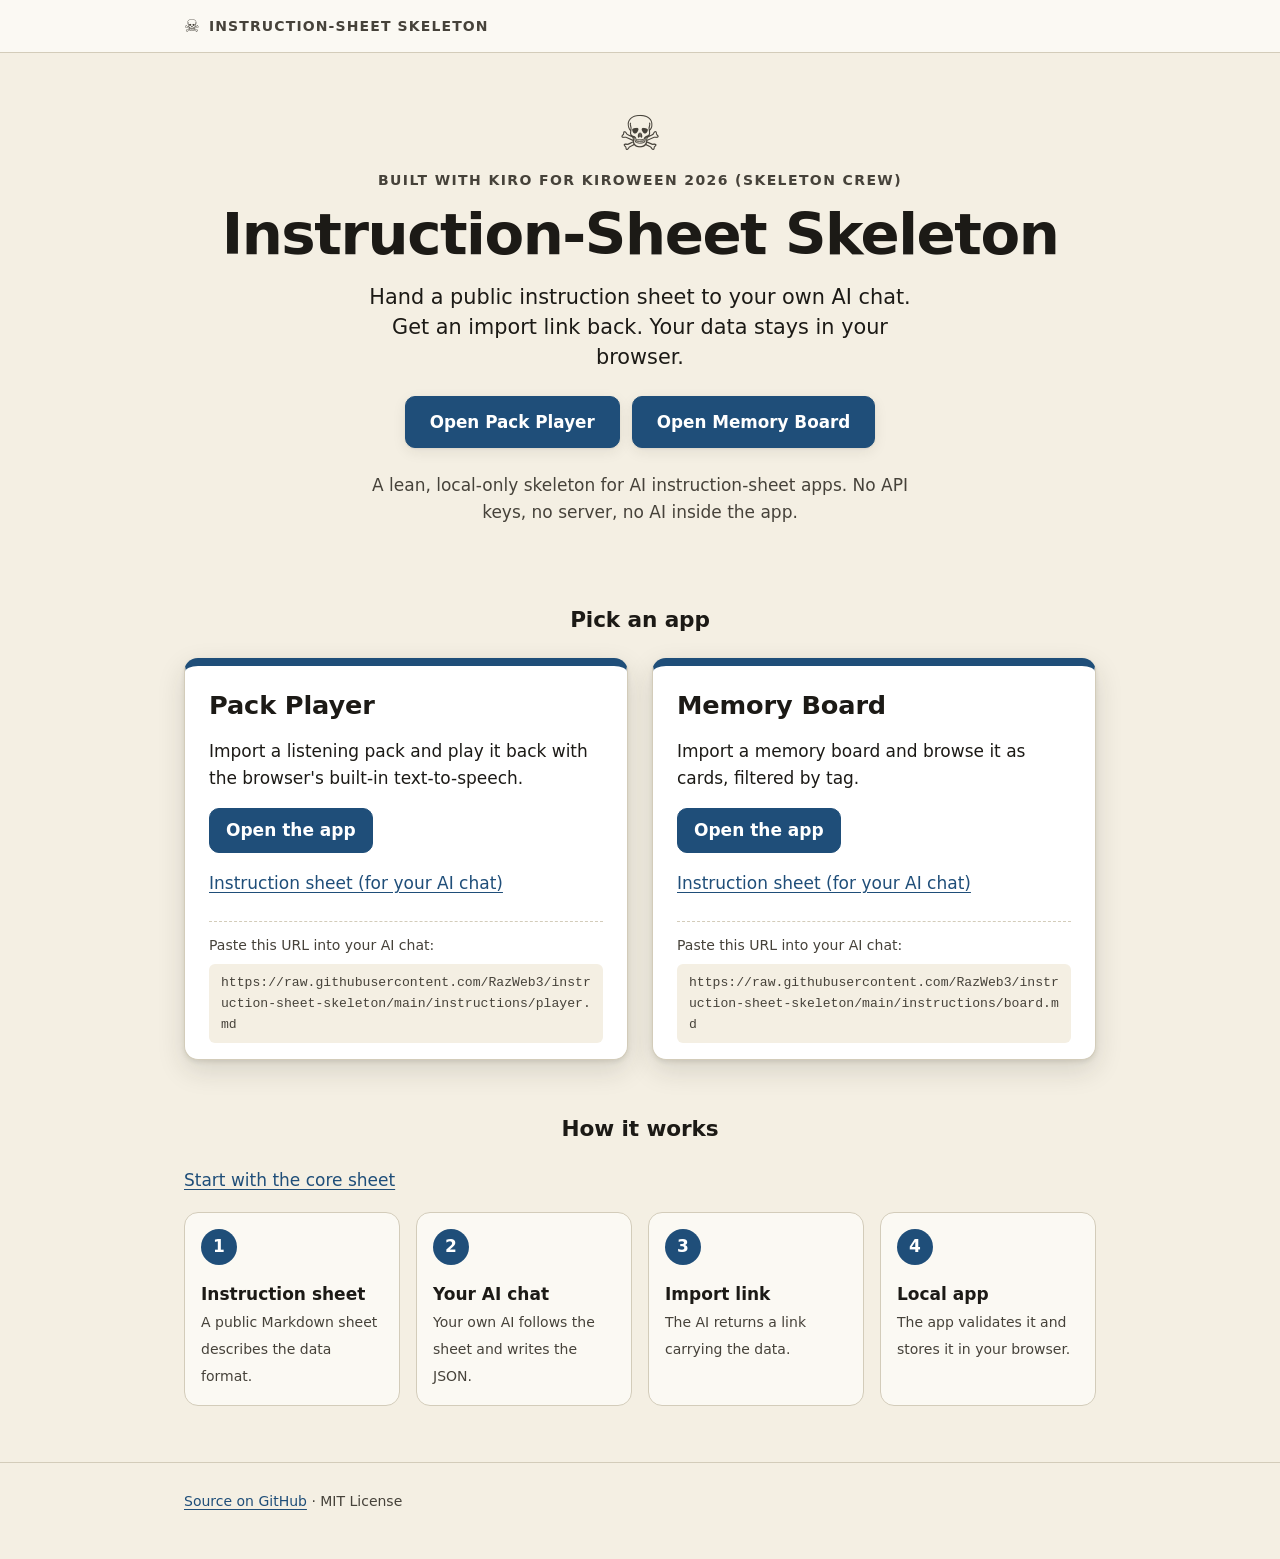
==== commit c64bc088: "Add core.md, refactor sheets to reference it, and present links as anchors" ====
--- a/index.html
+++ b/index.html
@@ -33,7 +33,7 @@
           <p>Import a listening pack and play it back with the browser's built-in text-to-speech.</p>
           <p class="links">
             <a class="btn btn-primary" href="apps/player/">Open the app</a>
-            <a href="https://github.com/RazWeb3/instruction-sheet-skeleton/blob/main/instructions/player.md">Instruction sheet</a>
+            <a href="https://razweb3.github.io/instruction-sheet-skeleton/instructions/player.md">Instruction sheet (for your AI chat)</a>
           </p>
           <div class="url-note">
             <p>Paste this URL into your AI chat:</p>
@@ -45,7 +45,7 @@
           <p>Import a memory board and browse it as cards, filtered by tag.</p>
           <p class="links">
             <a class="btn btn-primary" href="apps/board/">Open the app</a>
-            <a href="https://github.com/RazWeb3/instruction-sheet-skeleton/blob/main/instructions/board.md">Instruction sheet</a>
+            <a href="https://razweb3.github.io/instruction-sheet-skeleton/instructions/board.md">Instruction sheet (for your AI chat)</a>
           </p>
           <div class="url-note">
             <p>Paste this URL into your AI chat:</p>
@@ -55,6 +55,7 @@
       </ul>
 
       <h2 class="section-title">How it works</h2>
+      <p><a href="https://razweb3.github.io/instruction-sheet-skeleton/instructions/core.md">Start with the core sheet</a></p>
       <ol class="steps">
         <li><strong>Instruction sheet</strong><span>A public Markdown sheet describes the data format.</span></li>
         <li><strong>Your AI chat</strong><span>Your own AI follows the sheet and writes the JSON.</span></li>
